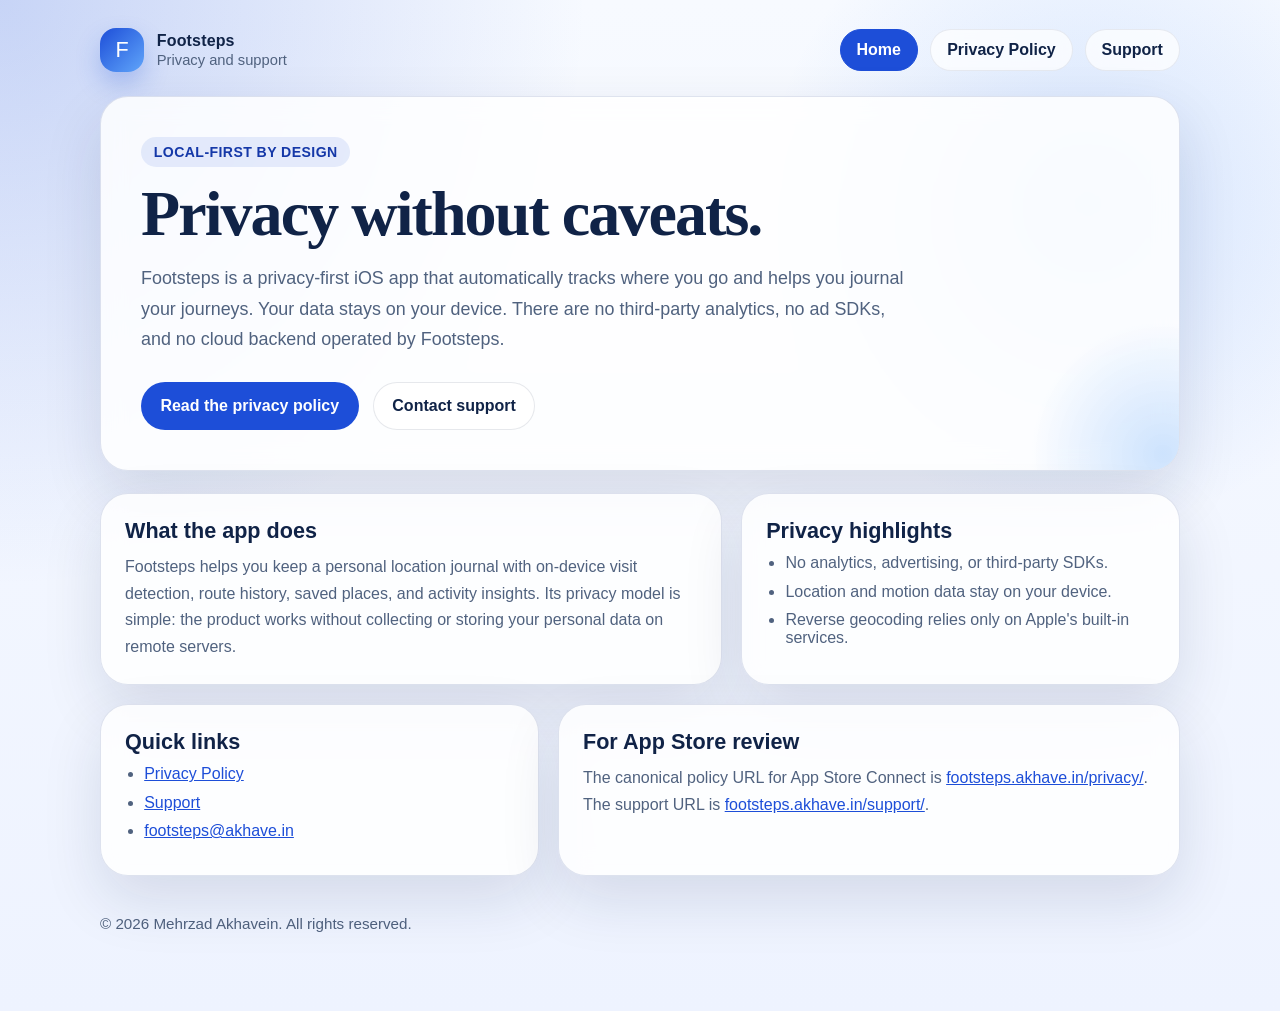
==== index.html @ 679100d1 "Initial Footsteps Pages site" ====
<!doctype html>
<html lang="en-CA">
  <head>
    <meta charset="utf-8">
    <meta name="viewport" content="width=device-width, initial-scale=1">
    <title>Footsteps | Privacy and Support</title>
    <meta
      name="description"
      content="Footsteps is a privacy-first location journal. Learn how the app handles your data and how to get support."
    >
    <link rel="canonical" href="https://footsteps.akhave.in/">
    <link rel="stylesheet" href="styles.css">
  </head>
  <body>
    <div class="page">
      <header class="masthead">
        <a class="brand" href="./">
          <span class="brand-mark" aria-hidden="true">F</span>
          <span class="brand-copy">
            <strong>Footsteps</strong>
            <span>Privacy and support</span>
          </span>
        </a>
        <nav class="nav" aria-label="Primary">
          <a class="active" href="./" aria-current="page">Home</a>
          <a href="privacy/">Privacy Policy</a>
          <a href="support/">Support</a>
        </nav>
      </header>

      <main>
        <section class="hero">
          <span class="eyebrow">Local-first by design</span>
          <h1>Privacy without caveats.</h1>
          <p>
            Footsteps is a privacy-first iOS app that automatically tracks where you go and helps
            you journal your journeys. Your data stays on your device. There are no third-party
            analytics, no ad SDKs, and no cloud backend operated by Footsteps.
          </p>
          <div class="hero-actions">
            <a class="button" href="privacy/">Read the privacy policy</a>
            <a class="button-secondary" href="support/">Contact support</a>
          </div>
        </section>

        <section class="grid" aria-label="Overview">
          <article class="panel span-7">
            <h2>What the app does</h2>
            <p>
              Footsteps helps you keep a personal location journal with on-device visit detection,
              route history, saved places, and activity insights. Its privacy model is simple: the
              product works without collecting or storing your personal data on remote servers.
            </p>
          </article>
          <article class="panel span-5">
            <h2>Privacy highlights</h2>
            <ul class="metric-list">
              <li>No analytics, advertising, or third-party SDKs.</li>
              <li>Location and motion data stay on your device.</li>
              <li>Reverse geocoding relies only on Apple&apos;s built-in services.</li>
            </ul>
          </article>
          <article class="panel span-5">
            <h2>Quick links</h2>
            <ul class="link-list">
              <li><a href="privacy/">Privacy Policy</a></li>
              <li><a href="support/">Support</a></li>
              <li><a href="mailto:footsteps@akhave.in">footsteps@akhave.in</a></li>
            </ul>
          </article>
          <article class="panel span-7">
            <h2>For App Store review</h2>
            <p>
              The canonical policy URL for App Store Connect is
              <a href="https://footsteps.akhave.in/privacy/">footsteps.akhave.in/privacy/</a>.
              The support URL is
              <a href="https://footsteps.akhave.in/support/">footsteps.akhave.in/support/</a>.
            </p>
          </article>
        </section>
      </main>

      <footer class="footer">
        <p>© 2026 Mehrzad Akhavein. All rights reserved.</p>
      </footer>
    </div>
  </body>
</html>
---- styles.css ----
:root {
  color-scheme: light;
  --bg: #eef3ff;
  --bg-accent: #dbe7ff;
  --surface: rgba(255, 255, 255, 0.84);
  --surface-strong: rgba(255, 255, 255, 0.96);
  --surface-border: rgba(28, 62, 132, 0.14);
  --text: #102347;
  --muted: #50627f;
  --primary: #1d4ed8;
  --primary-deep: #1538a8;
  --primary-soft: rgba(29, 78, 216, 0.1);
  --shadow: 0 24px 60px rgba(16, 35, 71, 0.12);
  --radius-xl: 28px;
  --radius-lg: 22px;
  --radius-md: 16px;
  --content-width: 1080px;
}

* {
  box-sizing: border-box;
}

html {
  font-size: 16px;
}

body {
  margin: 0;
  min-height: 100vh;
  font-family: "Avenir Next", "Segoe UI", "Helvetica Neue", sans-serif;
  color: var(--text);
  background:
    radial-gradient(circle at top left, rgba(29, 78, 216, 0.22), transparent 36%),
    radial-gradient(circle at 85% 20%, rgba(59, 130, 246, 0.18), transparent 24%),
    linear-gradient(180deg, #f7faff 0%, var(--bg) 100%);
}

a {
  color: var(--primary);
}

a:hover {
  color: var(--primary-deep);
}

.page {
  width: min(100% - 2rem, var(--content-width));
  margin: 0 auto;
  padding: 1.25rem 0 4rem;
}

.masthead {
  display: flex;
  align-items: center;
  justify-content: space-between;
  gap: 1rem;
  padding: 0.5rem 0 1.5rem;
}

.brand {
  display: inline-flex;
  align-items: center;
  gap: 0.8rem;
  color: inherit;
  text-decoration: none;
}

.brand-mark {
  display: inline-flex;
  align-items: center;
  justify-content: center;
  width: 2.75rem;
  height: 2.75rem;
  border-radius: 1rem;
  background: linear-gradient(135deg, var(--primary) 0%, #60a5fa 100%);
  color: #fff;
  font-size: 1.35rem;
  box-shadow: 0 12px 24px rgba(29, 78, 216, 0.25);
}

.brand-copy {
  display: flex;
  flex-direction: column;
  gap: 0.15rem;
}

.brand-copy strong {
  font-size: 1rem;
  font-weight: 700;
  letter-spacing: 0.01em;
}

.brand-copy span {
  color: var(--muted);
  font-size: 0.92rem;
}

.nav {
  display: flex;
  flex-wrap: wrap;
  gap: 0.75rem;
}

.nav a {
  display: inline-flex;
  align-items: center;
  justify-content: center;
  min-height: 2.5rem;
  padding: 0.7rem 1rem;
  border-radius: 999px;
  background: rgba(255, 255, 255, 0.72);
  border: 1px solid rgba(16, 35, 71, 0.08);
  text-decoration: none;
  font-weight: 600;
  color: var(--text);
  backdrop-filter: blur(10px);
}

.nav a.active,
.nav a:hover {
  background: var(--primary);
  border-color: var(--primary);
  color: #fff;
}

.hero,
.panel,
.policy,
.support-card,
.contact-card {
  background: var(--surface);
  border: 1px solid var(--surface-border);
  border-radius: var(--radius-xl);
  box-shadow: var(--shadow);
  backdrop-filter: blur(12px);
}

.hero {
  overflow: hidden;
  padding: 2.5rem;
  position: relative;
}

.hero::after {
  content: "";
  position: absolute;
  inset: auto -8rem -8rem auto;
  width: 18rem;
  height: 18rem;
  border-radius: 50%;
  background: radial-gradient(circle, rgba(96, 165, 250, 0.3), transparent 65%);
}

.eyebrow {
  display: inline-flex;
  align-items: center;
  gap: 0.45rem;
  padding: 0.45rem 0.8rem;
  border-radius: 999px;
  background: var(--primary-soft);
  color: var(--primary-deep);
  font-size: 0.88rem;
  font-weight: 700;
  letter-spacing: 0.03em;
  text-transform: uppercase;
}

.hero h1,
.policy h1,
.support-card h1 {
  margin: 1rem 0 0.85rem;
  font-family: "Iowan Old Style", "Palatino Linotype", "Book Antiqua", serif;
  font-size: clamp(2.3rem, 5vw, 4.4rem);
  line-height: 0.96;
  letter-spacing: -0.03em;
}

.policy h1,
.support-card h1 {
  font-size: clamp(2rem, 4vw, 3.25rem);
}

.hero p,
.lede,
.support-card p,
.policy p,
.policy li,
.policy td,
.policy th {
  color: var(--muted);
  font-size: 1.03rem;
  line-height: 1.72;
}

.hero p,
.lede,
.support-card .lede {
  max-width: 48rem;
  font-size: 1.12rem;
}

.hero-actions {
  display: flex;
  flex-wrap: wrap;
  gap: 0.9rem;
  margin-top: 1.7rem;
}

.button,
.button-secondary {
  display: inline-flex;
  align-items: center;
  justify-content: center;
  min-height: 3rem;
  padding: 0.85rem 1.15rem;
  border-radius: 999px;
  border: 1px solid transparent;
  text-decoration: none;
  font-weight: 700;
}

.button {
  background: var(--primary);
  color: #fff;
}

.button:hover {
  background: var(--primary-deep);
  color: #fff;
}

.button-secondary {
  background: rgba(255, 255, 255, 0.75);
  border-color: rgba(16, 35, 71, 0.1);
  color: var(--text);
}

.button-secondary:hover {
  background: rgba(255, 255, 255, 0.96);
}

.grid {
  display: grid;
  grid-template-columns: repeat(12, 1fr);
  gap: 1.2rem;
  margin-top: 1.35rem;
}

.panel {
  padding: 1.5rem;
}

.panel h2,
.policy h2,
.support-card h2 {
  margin: 0 0 0.65rem;
  font-size: 1.35rem;
}

.panel p {
  margin: 0;
  color: var(--muted);
  line-height: 1.65;
}

.span-7 {
  grid-column: span 7;
}

.span-5 {
  grid-column: span 5;
}

.metric-list,
.link-list,
.support-list {
  margin: 0;
  padding-left: 1.2rem;
  color: var(--muted);
}

.metric-list li,
.link-list li,
.support-list li {
  margin-bottom: 0.65rem;
}

.policy,
.support-card {
  padding: 2.2rem;
}

.policy-meta {
  display: flex;
  flex-wrap: wrap;
  gap: 0.8rem;
  margin: 1rem 0 1.4rem;
}

.pill {
  display: inline-flex;
  align-items: center;
  gap: 0.5rem;
  padding: 0.7rem 0.95rem;
  border-radius: 999px;
  background: rgba(255, 255, 255, 0.82);
  border: 1px solid rgba(16, 35, 71, 0.08);
  color: var(--text);
  font-size: 0.95rem;
  font-weight: 600;
}

.policy section + section,
.support-card section + section {
  margin-top: 2rem;
  padding-top: 2rem;
  border-top: 1px solid rgba(16, 35, 71, 0.08);
}

.policy strong,
.support-card strong,
.panel strong {
  color: var(--text);
}

code {
  padding: 0.12rem 0.35rem;
  border-radius: 0.45rem;
  background: rgba(16, 35, 71, 0.06);
  font-family: "SFMono-Regular", "Menlo", "Monaco", monospace;
  font-size: 0.94em;
}

.policy table {
  width: 100%;
  border-collapse: collapse;
  overflow: hidden;
  margin-top: 1rem;
  border-radius: var(--radius-md);
  background: var(--surface-strong);
}

.policy th,
.policy td {
  padding: 0.9rem 1rem;
  text-align: left;
  vertical-align: top;
  border-bottom: 1px solid rgba(16, 35, 71, 0.08);
}

.policy th {
  color: var(--text);
  background: rgba(29, 78, 216, 0.06);
  font-size: 0.95rem;
}

.policy tr:last-child td {
  border-bottom: 0;
}

.quote {
  margin: 2rem 0 0;
  padding: 1rem 1.2rem;
  border-radius: var(--radius-md);
  background: var(--primary-soft);
  color: var(--primary-deep);
  font-style: italic;
}

.contact-card {
  margin-top: 1.4rem;
  padding: 1.3rem 1.4rem;
  background: var(--surface-strong);
}

.contact-card p {
  margin: 0.4rem 0 0;
}

.footer {
  padding: 1.5rem 0 0;
  color: var(--muted);
  font-size: 0.95rem;
}

.footer a {
  color: inherit;
}

@media (max-width: 860px) {
  .page {
    width: min(100% - 1.2rem, var(--content-width));
    padding-top: 0.8rem;
  }

  .masthead {
    flex-direction: column;
    align-items: flex-start;
  }

  .hero,
  .policy,
  .support-card {
    padding: 1.5rem;
  }

  .span-7,
  .span-5 {
    grid-column: 1 / -1;
  }
}

@media (max-width: 640px) {
  .nav {
    width: 100%;
  }

  .nav a {
    flex: 1 1 100%;
  }

  .policy table,
  .policy thead,
  .policy tbody,
  .policy th,
  .policy td,
  .policy tr {
    display: block;
  }

  .policy thead {
    display: none;
  }

  .policy tr {
    margin-bottom: 0.85rem;
    border-radius: var(--radius-md);
    background: var(--surface-strong);
    overflow: hidden;
  }

  .policy td {
    border: 0;
    padding: 0.8rem 1rem;
  }

  .policy td::before {
    display: block;
    margin-bottom: 0.15rem;
    color: var(--text);
    font-size: 0.82rem;
    font-weight: 700;
    text-transform: uppercase;
    letter-spacing: 0.04em;
  }

  .policy td:nth-child(1)::before {
    content: "Data Type";
  }

  .policy td:nth-child(2)::before {
    content: "Purpose";
  }

  .policy td:nth-child(3)::before {
    content: "Stored Where";
  }
}
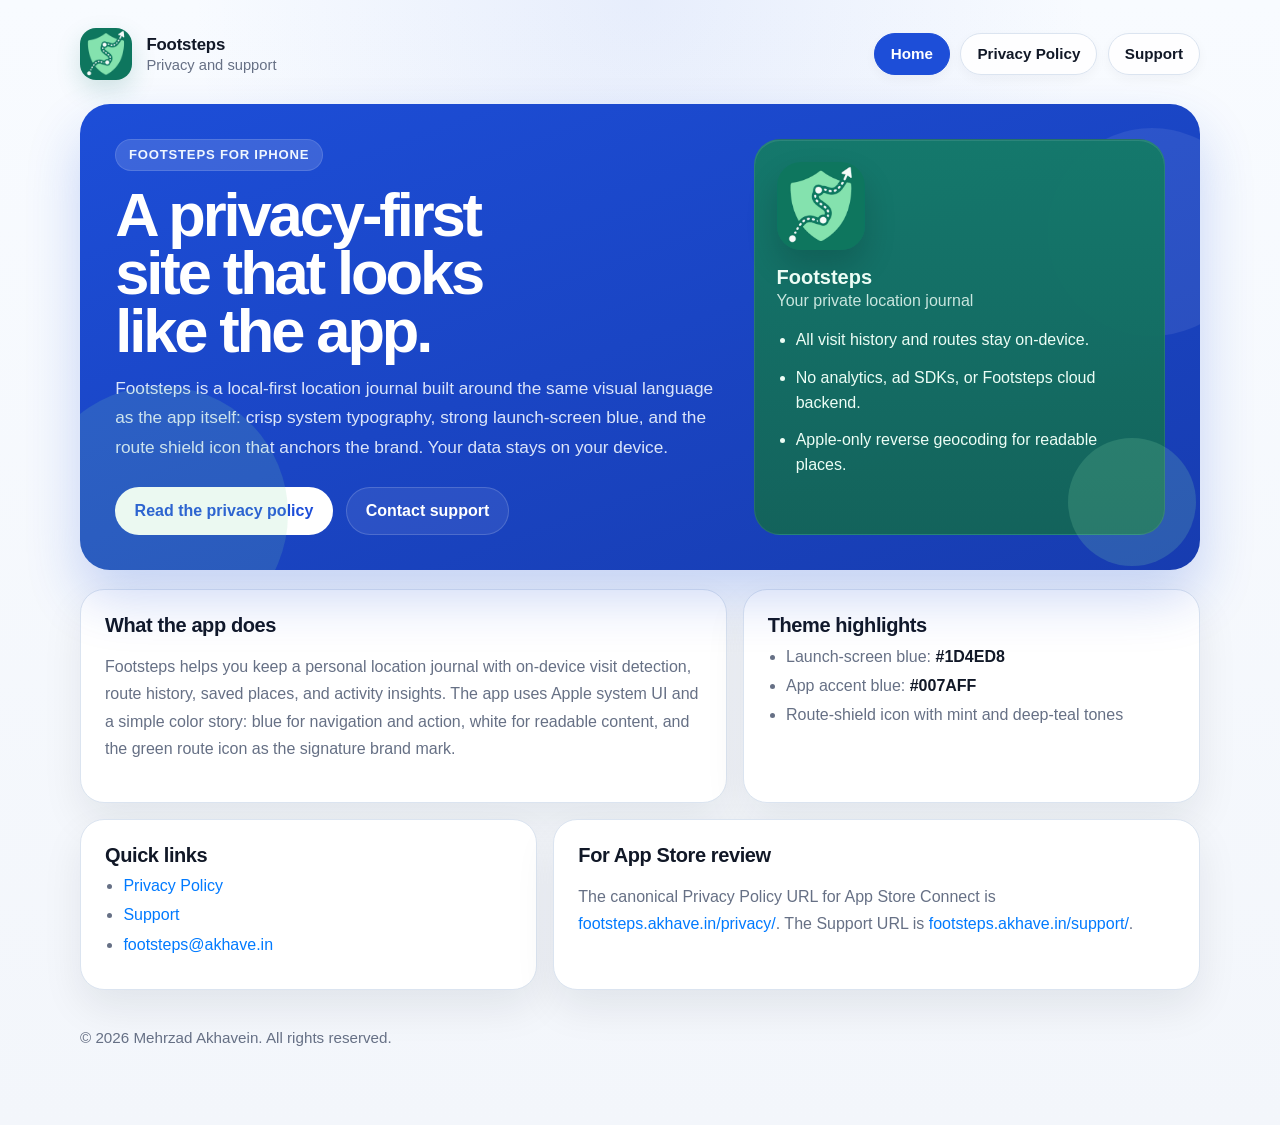
==== commit c88da550: "Match Pages theme to app branding" ====
--- a/index.html
+++ b/index.html
@@ -4,18 +4,20 @@
     <meta charset="utf-8">
     <meta name="viewport" content="width=device-width, initial-scale=1">
     <title>Footsteps | Privacy and Support</title>
+    <meta name="theme-color" content="#1D4ED8">
     <meta
       name="description"
       content="Footsteps is a privacy-first location journal. Learn how the app handles your data and how to get support."
     >
     <link rel="canonical" href="https://footsteps.akhave.in/">
+    <link rel="icon" type="image/png" href="assets/app-icon.png">
     <link rel="stylesheet" href="styles.css">
   </head>
   <body>
     <div class="page">
       <header class="masthead">
         <a class="brand" href="./">
-          <span class="brand-mark" aria-hidden="true">F</span>
+          <img class="brand-mark" src="assets/app-icon.png" alt="">
           <span class="brand-copy">
             <strong>Footsteps</strong>
             <span>Privacy and support</span>
@@ -30,17 +32,31 @@
 
       <main>
         <section class="hero">
-          <span class="eyebrow">Local-first by design</span>
-          <h1>Privacy without caveats.</h1>
-          <p>
-            Footsteps is a privacy-first iOS app that automatically tracks where you go and helps
-            you journal your journeys. Your data stays on your device. There are no third-party
-            analytics, no ad SDKs, and no cloud backend operated by Footsteps.
-          </p>
-          <div class="hero-actions">
-            <a class="button" href="privacy/">Read the privacy policy</a>
-            <a class="button-secondary" href="support/">Contact support</a>
+          <div>
+            <span class="eyebrow">Footsteps for iPhone</span>
+            <h1>A privacy-first site that looks like the app.</h1>
+            <p>
+              Footsteps is a local-first location journal built around the same visual language as
+              the app itself: crisp system typography, strong launch-screen blue, and the route
+              shield icon that anchors the brand. Your data stays on your device.
+            </p>
+            <div class="hero-actions">
+              <a class="button" href="privacy/">Read the privacy policy</a>
+              <a class="button-secondary" href="support/">Contact support</a>
+            </div>
           </div>
+          <aside class="hero-preview" aria-label="App identity">
+            <img class="hero-icon" src="assets/app-icon.png" alt="Footsteps app icon">
+            <div class="hero-preview-copy">
+              <strong>Footsteps</strong>
+              <span>Your private location journal</span>
+            </div>
+            <ul class="hero-list">
+              <li>All visit history and routes stay on-device.</li>
+              <li>No analytics, ad SDKs, or Footsteps cloud backend.</li>
+              <li>Apple-only reverse geocoding for readable places.</li>
+            </ul>
+          </aside>
         </section>
 
         <section class="grid" aria-label="Overview">
@@ -48,16 +64,17 @@
             <h2>What the app does</h2>
             <p>
               Footsteps helps you keep a personal location journal with on-device visit detection,
-              route history, saved places, and activity insights. Its privacy model is simple: the
-              product works without collecting or storing your personal data on remote servers.
+              route history, saved places, and activity insights. The app uses Apple system UI and
+              a simple color story: blue for navigation and action, white for readable content, and
+              the green route icon as the signature brand mark.
             </p>
           </article>
           <article class="panel span-5">
-            <h2>Privacy highlights</h2>
+            <h2>Theme highlights</h2>
             <ul class="metric-list">
-              <li>No analytics, advertising, or third-party SDKs.</li>
-              <li>Location and motion data stay on your device.</li>
-              <li>Reverse geocoding relies only on Apple&apos;s built-in services.</li>
+              <li>Launch-screen blue: <strong>#1D4ED8</strong></li>
+              <li>App accent blue: <strong>#007AFF</strong></li>
+              <li>Route-shield icon with mint and deep-teal tones</li>
             </ul>
           </article>
           <article class="panel span-5">
@@ -71,9 +88,9 @@
           <article class="panel span-7">
             <h2>For App Store review</h2>
             <p>
-              The canonical policy URL for App Store Connect is
+              The canonical Privacy Policy URL for App Store Connect is
               <a href="https://footsteps.akhave.in/privacy/">footsteps.akhave.in/privacy/</a>.
-              The support URL is
+              The Support URL is
               <a href="https://footsteps.akhave.in/support/">footsteps.akhave.in/support/</a>.
             </p>
           </article>
--- a/styles.css
+++ b/styles.css
@@ -1,20 +1,23 @@
 :root {
   color-scheme: light;
-  --bg: #eef3ff;
-  --bg-accent: #dbe7ff;
-  --surface: rgba(255, 255, 255, 0.84);
-  --surface-strong: rgba(255, 255, 255, 0.96);
-  --surface-border: rgba(28, 62, 132, 0.14);
-  --text: #102347;
-  --muted: #50627f;
-  --primary: #1d4ed8;
-  --primary-deep: #1538a8;
-  --primary-soft: rgba(29, 78, 216, 0.1);
-  --shadow: 0 24px 60px rgba(16, 35, 71, 0.12);
-  --radius-xl: 28px;
-  --radius-lg: 22px;
-  --radius-md: 16px;
-  --content-width: 1080px;
+  --launch-blue: #1d4ed8;
+  --launch-blue-deep: #173cb0;
+  --accent-blue: #007aff;
+  --accent-blue-dark: #0a84ff;
+  --mint: #84d8aa;
+  --mint-deep: #147a68;
+  --bg: #f3f6fb;
+  --bg-soft: #e8eef8;
+  --surface: #ffffff;
+  --surface-alt: #f8fbff;
+  --surface-border: #dbe4f0;
+  --text: #111827;
+  --muted: #667085;
+  --shadow: 0 18px 40px rgba(17, 24, 39, 0.08);
+  --radius-xl: 30px;
+  --radius-lg: 24px;
+  --radius-md: 18px;
+  --content-width: 1120px;
 }
 
 * {
@@ -28,26 +31,45 @@
 body {
   margin: 0;
   min-height: 100vh;
-  font-family: "Avenir Next", "Segoe UI", "Helvetica Neue", sans-serif;
+  font-family: -apple-system, BlinkMacSystemFont, "SF Pro Text", "Segoe UI", sans-serif;
   color: var(--text);
   background:
-    radial-gradient(circle at top left, rgba(29, 78, 216, 0.22), transparent 36%),
-    radial-gradient(circle at 85% 20%, rgba(59, 130, 246, 0.18), transparent 24%),
-    linear-gradient(180deg, #f7faff 0%, var(--bg) 100%);
+    radial-gradient(circle at top, rgba(29, 78, 216, 0.08), transparent 35%),
+    linear-gradient(180deg, #f8fbff 0%, var(--bg) 100%);
 }
 
 a {
-  color: var(--primary);
+  color: var(--accent-blue);
+  text-decoration: none;
 }
 
 a:hover {
-  color: var(--primary-deep);
+  color: var(--launch-blue);
+}
+
+a:focus-visible,
+button:focus-visible {
+  outline: 3px solid rgba(0, 122, 255, 0.3);
+  outline-offset: 3px;
+}
+
+img {
+  max-width: 100%;
+  display: block;
+}
+
+code {
+  padding: 0.1rem 0.35rem;
+  border-radius: 0.45rem;
+  background: rgba(17, 24, 39, 0.06);
+  font-family: "SFMono-Regular", "Menlo", "Monaco", monospace;
+  font-size: 0.94em;
 }
 
 .page {
   width: min(100% - 2rem, var(--content-width));
   margin: 0 auto;
-  padding: 1.25rem 0 4rem;
+  padding: 1rem 0 4rem;
 }
 
 .masthead {
@@ -55,40 +77,33 @@
   align-items: center;
   justify-content: space-between;
   gap: 1rem;
-  padding: 0.5rem 0 1.5rem;
+  padding: 0.75rem 0 1.5rem;
 }
 
 .brand {
   display: inline-flex;
   align-items: center;
-  gap: 0.8rem;
+  gap: 0.9rem;
   color: inherit;
-  text-decoration: none;
 }
 
 .brand-mark {
-  display: inline-flex;
-  align-items: center;
-  justify-content: center;
-  width: 2.75rem;
-  height: 2.75rem;
+  width: 3.25rem;
+  height: 3.25rem;
   border-radius: 1rem;
-  background: linear-gradient(135deg, var(--primary) 0%, #60a5fa 100%);
-  color: #fff;
-  font-size: 1.35rem;
-  box-shadow: 0 12px 24px rgba(29, 78, 216, 0.25);
+  box-shadow: 0 10px 24px rgba(20, 122, 104, 0.18);
 }
 
 .brand-copy {
   display: flex;
   flex-direction: column;
-  gap: 0.15rem;
+  gap: 0.1rem;
 }
 
 .brand-copy strong {
-  font-size: 1rem;
+  font-size: 1.05rem;
   font-weight: 700;
-  letter-spacing: 0.01em;
+  letter-spacing: -0.01em;
 }
 
 .brand-copy span {
@@ -99,112 +114,122 @@
 .nav {
   display: flex;
   flex-wrap: wrap;
-  gap: 0.75rem;
+  gap: 0.65rem;
 }
 
 .nav a {
   display: inline-flex;
   align-items: center;
   justify-content: center;
-  min-height: 2.5rem;
+  min-height: 2.65rem;
   padding: 0.7rem 1rem;
   border-radius: 999px;
-  background: rgba(255, 255, 255, 0.72);
-  border: 1px solid rgba(16, 35, 71, 0.08);
-  text-decoration: none;
+  background: rgba(255, 255, 255, 0.88);
+  border: 1px solid var(--surface-border);
+  color: var(--text);
+  font-size: 0.95rem;
   font-weight: 600;
-  color: var(--text);
-  backdrop-filter: blur(10px);
+  box-shadow: 0 4px 12px rgba(17, 24, 39, 0.04);
 }
 
 .nav a.active,
 .nav a:hover {
-  background: var(--primary);
-  border-color: var(--primary);
+  background: var(--launch-blue);
+  border-color: var(--launch-blue);
   color: #fff;
 }
 
 .hero,
-.panel,
-.policy,
-.support-card,
-.contact-card {
-  background: var(--surface);
-  border: 1px solid var(--surface-border);
+.page-banner {
+  position: relative;
+  overflow: hidden;
   border-radius: var(--radius-xl);
-  box-shadow: var(--shadow);
-  backdrop-filter: blur(12px);
-}
-
-.hero {
-  overflow: hidden;
-  padding: 2.5rem;
-  position: relative;
-}
-
-.hero::after {
+  background: linear-gradient(160deg, var(--launch-blue) 0%, var(--launch-blue-deep) 100%);
+  box-shadow: 0 28px 54px rgba(29, 78, 216, 0.22);
+}
+
+.hero::before,
+.page-banner::before {
   content: "";
   position: absolute;
-  inset: auto -8rem -8rem auto;
-  width: 18rem;
-  height: 18rem;
+  inset: auto auto -4.5rem -3rem;
+  width: 16rem;
+  height: 16rem;
   border-radius: 50%;
-  background: radial-gradient(circle, rgba(96, 165, 250, 0.3), transparent 65%);
+  background: rgba(132, 216, 170, 0.16);
+}
+
+.hero::after,
+.page-banner::after {
+  content: "";
+  position: absolute;
+  inset: 1.5rem -3.5rem auto auto;
+  width: 13rem;
+  height: 13rem;
+  border-radius: 50%;
+  background: rgba(255, 255, 255, 0.08);
+}
+
+.hero {
+  display: grid;
+  grid-template-columns: minmax(0, 1.2fr) minmax(280px, 0.8fr);
+  gap: 1.4rem;
+  padding: 2.2rem;
+}
+
+.page-banner {
+  display: grid;
+  grid-template-columns: minmax(0, 1fr) auto;
+  gap: 1rem;
+  padding: 2rem;
 }
 
 .eyebrow {
   display: inline-flex;
   align-items: center;
   gap: 0.45rem;
+  width: fit-content;
   padding: 0.45rem 0.8rem;
   border-radius: 999px;
-  background: var(--primary-soft);
-  color: var(--primary-deep);
-  font-size: 0.88rem;
+  background: rgba(255, 255, 255, 0.14);
+  border: 1px solid rgba(255, 255, 255, 0.12);
+  color: #eff6ff;
+  font-size: 0.82rem;
   font-weight: 700;
-  letter-spacing: 0.03em;
+  letter-spacing: 0.06em;
   text-transform: uppercase;
 }
 
 .hero h1,
-.policy h1,
-.support-card h1 {
-  margin: 1rem 0 0.85rem;
-  font-family: "Iowan Old Style", "Palatino Linotype", "Book Antiqua", serif;
-  font-size: clamp(2.3rem, 5vw, 4.4rem);
-  line-height: 0.96;
-  letter-spacing: -0.03em;
-}
-
-.policy h1,
-.support-card h1 {
-  font-size: clamp(2rem, 4vw, 3.25rem);
+.page-banner h1 {
+  margin: 0.95rem 0 0.8rem;
+  max-width: 12ch;
+  color: #fff;
+  font-family: -apple-system, BlinkMacSystemFont, "SF Pro Display", sans-serif;
+  font-size: clamp(2.35rem, 4.8vw, 4.5rem);
+  line-height: 0.95;
+  letter-spacing: -0.05em;
+}
+
+.page-banner h1 {
+  max-width: 14ch;
+  font-size: clamp(2rem, 4vw, 3.4rem);
 }
 
 .hero p,
-.lede,
-.support-card p,
-.policy p,
-.policy li,
-.policy td,
-.policy th {
-  color: var(--muted);
-  font-size: 1.03rem;
+.page-banner p {
+  margin: 0;
+  max-width: 40rem;
+  color: rgba(239, 246, 255, 0.9);
+  font-size: 1.08rem;
   line-height: 1.72;
-}
-
-.hero p,
-.lede,
-.support-card .lede {
-  max-width: 48rem;
-  font-size: 1.12rem;
 }
 
 .hero-actions {
   display: flex;
   flex-wrap: wrap;
-  gap: 0.9rem;
-  margin-top: 1.7rem;
+  gap: 0.85rem;
+  margin-top: 1.5rem;
 }
 
 .button,
@@ -216,35 +241,99 @@
   padding: 0.85rem 1.15rem;
   border-radius: 999px;
   border: 1px solid transparent;
-  text-decoration: none;
   font-weight: 700;
 }
 
 .button {
-  background: var(--primary);
+  background: #fff;
+  color: var(--launch-blue);
+}
+
+.button:hover {
+  color: var(--launch-blue-deep);
+}
+
+.button-secondary {
+  background: rgba(255, 255, 255, 0.08);
+  border-color: rgba(255, 255, 255, 0.16);
   color: #fff;
 }
 
-.button:hover {
-  background: var(--primary-deep);
+.button-secondary:hover {
   color: #fff;
-}
-
-.button-secondary {
-  background: rgba(255, 255, 255, 0.75);
-  border-color: rgba(16, 35, 71, 0.1);
-  color: var(--text);
-}
-
-.button-secondary:hover {
-  background: rgba(255, 255, 255, 0.96);
+  background: rgba(255, 255, 255, 0.14);
+}
+
+.hero-preview {
+  position: relative;
+  z-index: 1;
+  align-self: stretch;
+  padding: 1.35rem;
+  border-radius: 26px;
+  background: linear-gradient(180deg, rgba(20, 122, 104, 0.96), rgba(19, 101, 88, 0.96));
+  border: 1px solid rgba(255, 255, 255, 0.08);
+  color: #ecfdf5;
+  box-shadow: inset 0 1px 0 rgba(255, 255, 255, 0.1);
+}
+
+.hero-preview::after {
+  content: "";
+  position: absolute;
+  inset: auto -2rem -2rem auto;
+  width: 8rem;
+  height: 8rem;
+  border-radius: 50%;
+  background: rgba(132, 216, 170, 0.2);
+}
+
+.hero-icon {
+  width: 5.5rem;
+  height: 5.5rem;
+  border-radius: 1.5rem;
+  box-shadow: 0 16px 32px rgba(0, 0, 0, 0.16);
+}
+
+.hero-preview-copy {
+  margin-top: 1rem;
+}
+
+.hero-preview-copy strong {
+  display: block;
+  font-size: 1.25rem;
+  font-weight: 700;
+}
+
+.hero-preview-copy span {
+  display: block;
+  margin-top: 0.2rem;
+  color: rgba(236, 253, 245, 0.84);
+}
+
+.hero-list {
+  margin: 1.15rem 0 0;
+  padding-left: 1.2rem;
+}
+
+.hero-list li {
+  margin-bottom: 0.8rem;
+  line-height: 1.55;
 }
 
 .grid {
   display: grid;
-  grid-template-columns: repeat(12, 1fr);
-  gap: 1.2rem;
-  margin-top: 1.35rem;
+  grid-template-columns: repeat(12, minmax(0, 1fr));
+  gap: 1rem;
+  margin-top: 1.2rem;
+}
+
+.panel,
+.policy-card,
+.support-card,
+.contact-card {
+  background: var(--surface);
+  border: 1px solid var(--surface-border);
+  border-radius: var(--radius-lg);
+  box-shadow: var(--shadow);
 }
 
 .panel {
@@ -252,16 +341,21 @@
 }
 
 .panel h2,
-.policy h2,
+.policy-card h2,
 .support-card h2 {
   margin: 0 0 0.65rem;
-  font-size: 1.35rem;
-}
-
-.panel p {
-  margin: 0;
+  font-size: 1.25rem;
+  letter-spacing: -0.02em;
+}
+
+.panel p,
+.support-card p,
+.policy-card p,
+.policy-card li,
+.policy-card td,
+.policy-card th {
   color: var(--muted);
-  line-height: 1.65;
+  line-height: 1.7;
 }
 
 .span-7 {
@@ -276,106 +370,111 @@
 .link-list,
 .support-list {
   margin: 0;
-  padding-left: 1.2rem;
+  padding-left: 1.15rem;
   color: var(--muted);
 }
 
 .metric-list li,
 .link-list li,
 .support-list li {
-  margin-bottom: 0.65rem;
-}
-
-.policy,
+  margin-bottom: 0.7rem;
+}
+
+.content-stack {
+  display: grid;
+  gap: 1.2rem;
+}
+
+.policy-card,
 .support-card {
-  padding: 2.2rem;
+  padding: 2rem;
 }
 
 .policy-meta {
   display: flex;
   flex-wrap: wrap;
-  gap: 0.8rem;
-  margin: 1rem 0 1.4rem;
+  gap: 0.75rem;
+  justify-content: flex-end;
+  align-content: flex-start;
+  position: relative;
+  z-index: 1;
 }
 
 .pill {
   display: inline-flex;
   align-items: center;
-  gap: 0.5rem;
+  min-height: 2.5rem;
   padding: 0.7rem 0.95rem;
   border-radius: 999px;
-  background: rgba(255, 255, 255, 0.82);
-  border: 1px solid rgba(16, 35, 71, 0.08);
-  color: var(--text);
-  font-size: 0.95rem;
+  background: rgba(255, 255, 255, 0.12);
+  border: 1px solid rgba(255, 255, 255, 0.16);
+  color: #eff6ff;
+  font-size: 0.94rem;
   font-weight: 600;
 }
 
-.policy section + section,
+.lede {
+  margin-top: 0.85rem;
+  font-size: 1.08rem;
+  line-height: 1.72;
+}
+
+.policy-card section + section,
 .support-card section + section {
-  margin-top: 2rem;
-  padding-top: 2rem;
-  border-top: 1px solid rgba(16, 35, 71, 0.08);
-}
-
-.policy strong,
+  margin-top: 1.9rem;
+  padding-top: 1.9rem;
+  border-top: 1px solid var(--surface-border);
+}
+
+.policy-card strong,
 .support-card strong,
 .panel strong {
   color: var(--text);
 }
 
-code {
-  padding: 0.12rem 0.35rem;
-  border-radius: 0.45rem;
-  background: rgba(16, 35, 71, 0.06);
-  font-family: "SFMono-Regular", "Menlo", "Monaco", monospace;
-  font-size: 0.94em;
-}
-
-.policy table {
+.policy-card table {
   width: 100%;
   border-collapse: collapse;
-  overflow: hidden;
   margin-top: 1rem;
   border-radius: var(--radius-md);
-  background: var(--surface-strong);
-}
-
-.policy th,
-.policy td {
-  padding: 0.9rem 1rem;
+  overflow: hidden;
+  background: var(--surface-alt);
+}
+
+.policy-card th,
+.policy-card td {
+  padding: 0.95rem 1rem;
   text-align: left;
   vertical-align: top;
-  border-bottom: 1px solid rgba(16, 35, 71, 0.08);
-}
-
-.policy th {
+  border-bottom: 1px solid var(--surface-border);
+}
+
+.policy-card th {
   color: var(--text);
   background: rgba(29, 78, 216, 0.06);
-  font-size: 0.95rem;
-}
-
-.policy tr:last-child td {
+  font-size: 0.92rem;
+}
+
+.policy-card tr:last-child td {
   border-bottom: 0;
 }
 
-.quote {
-  margin: 2rem 0 0;
-  padding: 1rem 1.2rem;
-  border-radius: var(--radius-md);
-  background: var(--primary-soft);
-  color: var(--primary-deep);
-  font-style: italic;
-}
-
 .contact-card {
-  margin-top: 1.4rem;
-  padding: 1.3rem 1.4rem;
-  background: var(--surface-strong);
+  padding: 1.15rem 1.2rem;
+  background: var(--surface-alt);
 }
 
 .contact-card p {
   margin: 0.4rem 0 0;
+}
+
+.quote {
+  margin: 1.25rem 0 0;
+  padding: 1rem 1.15rem;
+  border-radius: var(--radius-md);
+  background: rgba(132, 216, 170, 0.16);
+  color: #125748;
+  font-style: italic;
 }
 
 .footer {
@@ -388,10 +487,25 @@
   color: inherit;
 }
 
-@media (max-width: 860px) {
+@media (max-width: 920px) {
+  .hero,
+  .page-banner {
+    grid-template-columns: 1fr;
+  }
+
+  .policy-meta {
+    justify-content: flex-start;
+  }
+
+  .span-7,
+  .span-5 {
+    grid-column: 1 / -1;
+  }
+}
+
+@media (max-width: 760px) {
   .page {
-    width: min(100% - 1.2rem, var(--content-width));
-    padding-top: 0.8rem;
+    width: min(100% - 1.1rem, var(--content-width));
   }
 
   .masthead {
@@ -400,18 +514,12 @@
   }
 
   .hero,
-  .policy,
+  .page-banner,
+  .policy-card,
   .support-card {
-    padding: 1.5rem;
-  }
-
-  .span-7,
-  .span-5 {
-    grid-column: 1 / -1;
-  }
-}
-
-@media (max-width: 640px) {
+    padding: 1.35rem;
+  }
+
   .nav {
     width: 100%;
   }
@@ -419,51 +527,53 @@
   .nav a {
     flex: 1 1 100%;
   }
-
-  .policy table,
-  .policy thead,
-  .policy tbody,
-  .policy th,
-  .policy td,
-  .policy tr {
+}
+
+@media (max-width: 640px) {
+  .policy-card table,
+  .policy-card thead,
+  .policy-card tbody,
+  .policy-card th,
+  .policy-card td,
+  .policy-card tr {
     display: block;
   }
 
-  .policy thead {
+  .policy-card thead {
     display: none;
   }
 
-  .policy tr {
+  .policy-card tr {
     margin-bottom: 0.85rem;
     border-radius: var(--radius-md);
-    background: var(--surface-strong);
     overflow: hidden;
-  }
-
-  .policy td {
+    background: var(--surface-alt);
+  }
+
+  .policy-card td {
     border: 0;
     padding: 0.8rem 1rem;
   }
 
-  .policy td::before {
+  .policy-card td::before {
     display: block;
     margin-bottom: 0.15rem;
     color: var(--text);
-    font-size: 0.82rem;
+    font-size: 0.8rem;
     font-weight: 700;
     text-transform: uppercase;
     letter-spacing: 0.04em;
   }
 
-  .policy td:nth-child(1)::before {
+  .policy-card td:nth-child(1)::before {
     content: "Data Type";
   }
 
-  .policy td:nth-child(2)::before {
+  .policy-card td:nth-child(2)::before {
     content: "Purpose";
   }
 
-  .policy td:nth-child(3)::before {
+  .policy-card td:nth-child(3)::before {
     content: "Stored Where";
   }
 }
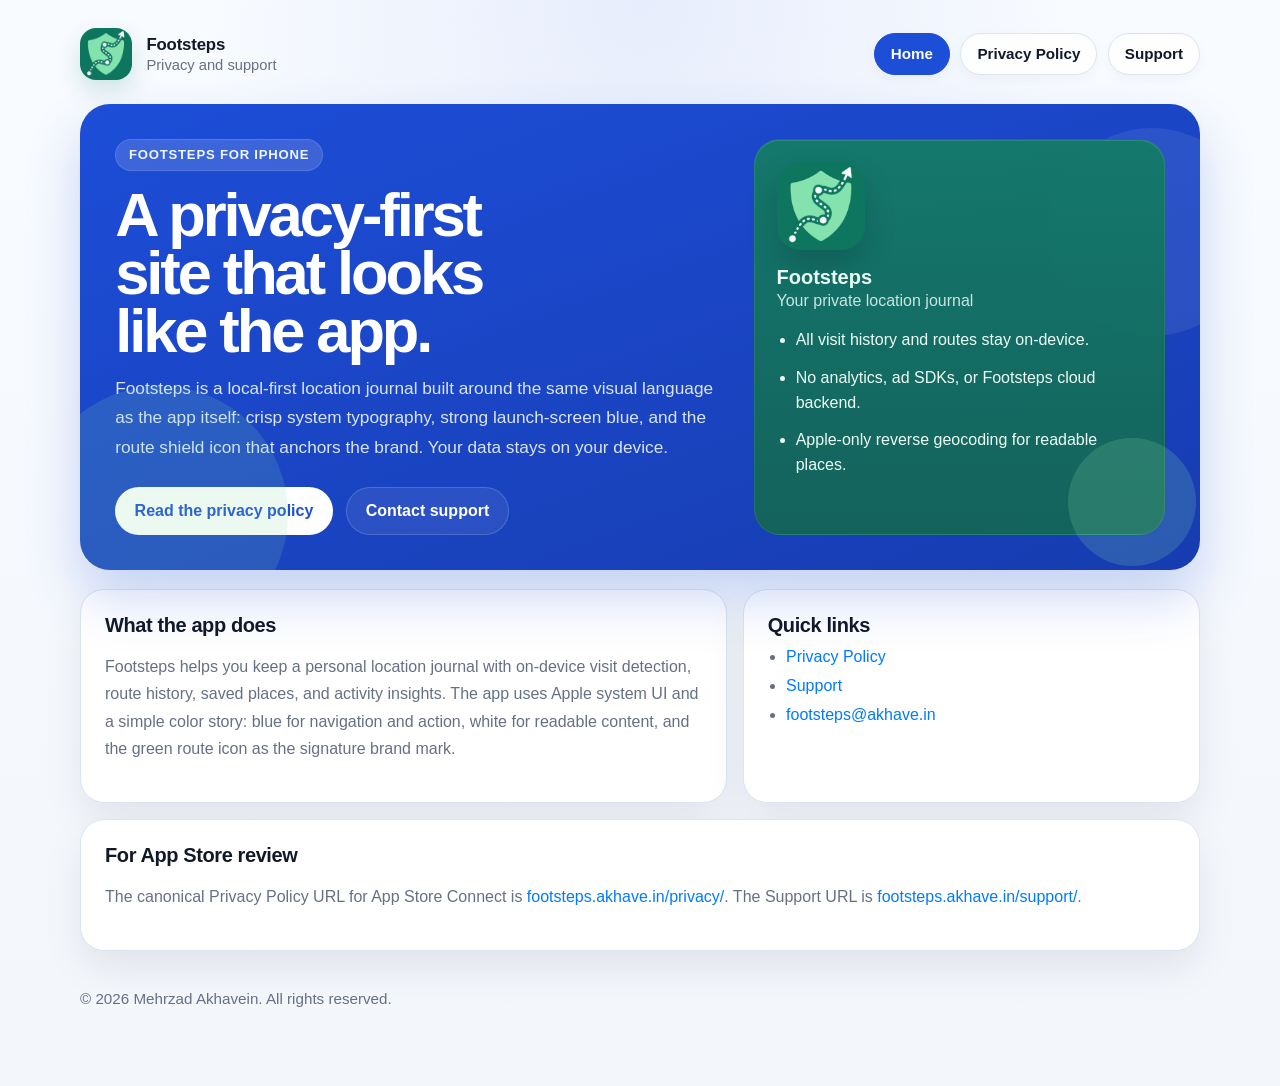
==== commit 145b3d1c: "Remove homepage theme highlights" ====
--- a/index.html
+++ b/index.html
@@ -70,14 +70,6 @@
             </p>
           </article>
           <article class="panel span-5">
-            <h2>Theme highlights</h2>
-            <ul class="metric-list">
-              <li>Launch-screen blue: <strong>#1D4ED8</strong></li>
-              <li>App accent blue: <strong>#007AFF</strong></li>
-              <li>Route-shield icon with mint and deep-teal tones</li>
-            </ul>
-          </article>
-          <article class="panel span-5">
             <h2>Quick links</h2>
             <ul class="link-list">
               <li><a href="privacy/">Privacy Policy</a></li>
@@ -85,7 +77,7 @@
               <li><a href="mailto:footsteps@akhave.in">footsteps@akhave.in</a></li>
             </ul>
           </article>
-          <article class="panel span-7">
+          <article class="panel span-12">
             <h2>For App Store review</h2>
             <p>
               The canonical Privacy Policy URL for App Store Connect is
--- a/styles.css
+++ b/styles.css
@@ -366,6 +366,10 @@
   grid-column: span 5;
 }
 
+.span-12 {
+  grid-column: span 12;
+}
+
 .metric-list,
 .link-list,
 .support-list {
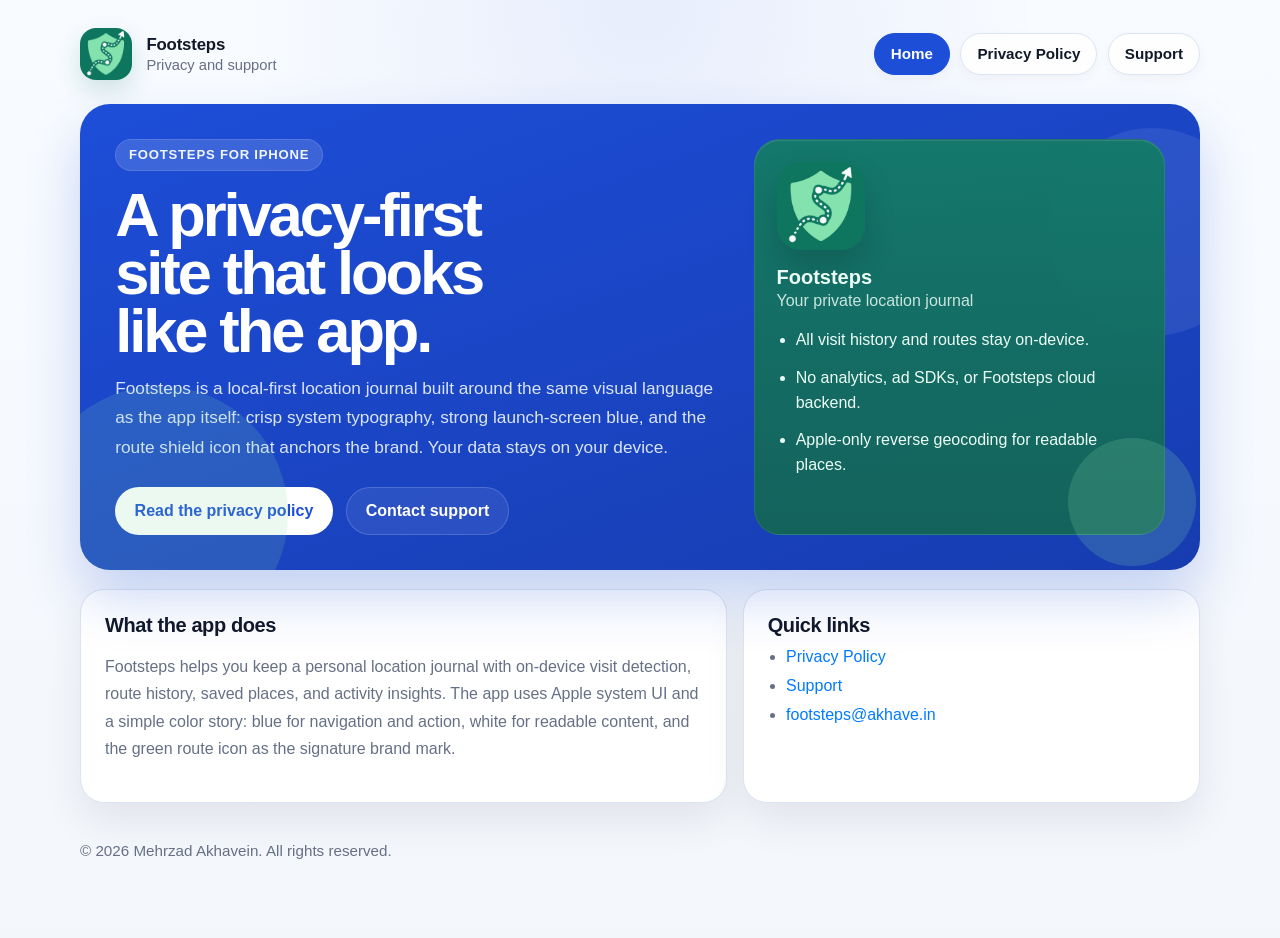
==== commit ca464019: "Remove redundant homepage app store block" ====
--- a/index.html
+++ b/index.html
@@ -77,15 +77,6 @@
               <li><a href="mailto:footsteps@akhave.in">footsteps@akhave.in</a></li>
             </ul>
           </article>
-          <article class="panel span-12">
-            <h2>For App Store review</h2>
-            <p>
-              The canonical Privacy Policy URL for App Store Connect is
-              <a href="https://footsteps.akhave.in/privacy/">footsteps.akhave.in/privacy/</a>.
-              The Support URL is
-              <a href="https://footsteps.akhave.in/support/">footsteps.akhave.in/support/</a>.
-            </p>
-          </article>
         </section>
       </main>
 
--- a/styles.css
+++ b/styles.css
@@ -366,10 +366,6 @@
   grid-column: span 5;
 }
 
-.span-12 {
-  grid-column: span 12;
-}
-
 .metric-list,
 .link-list,
 .support-list {
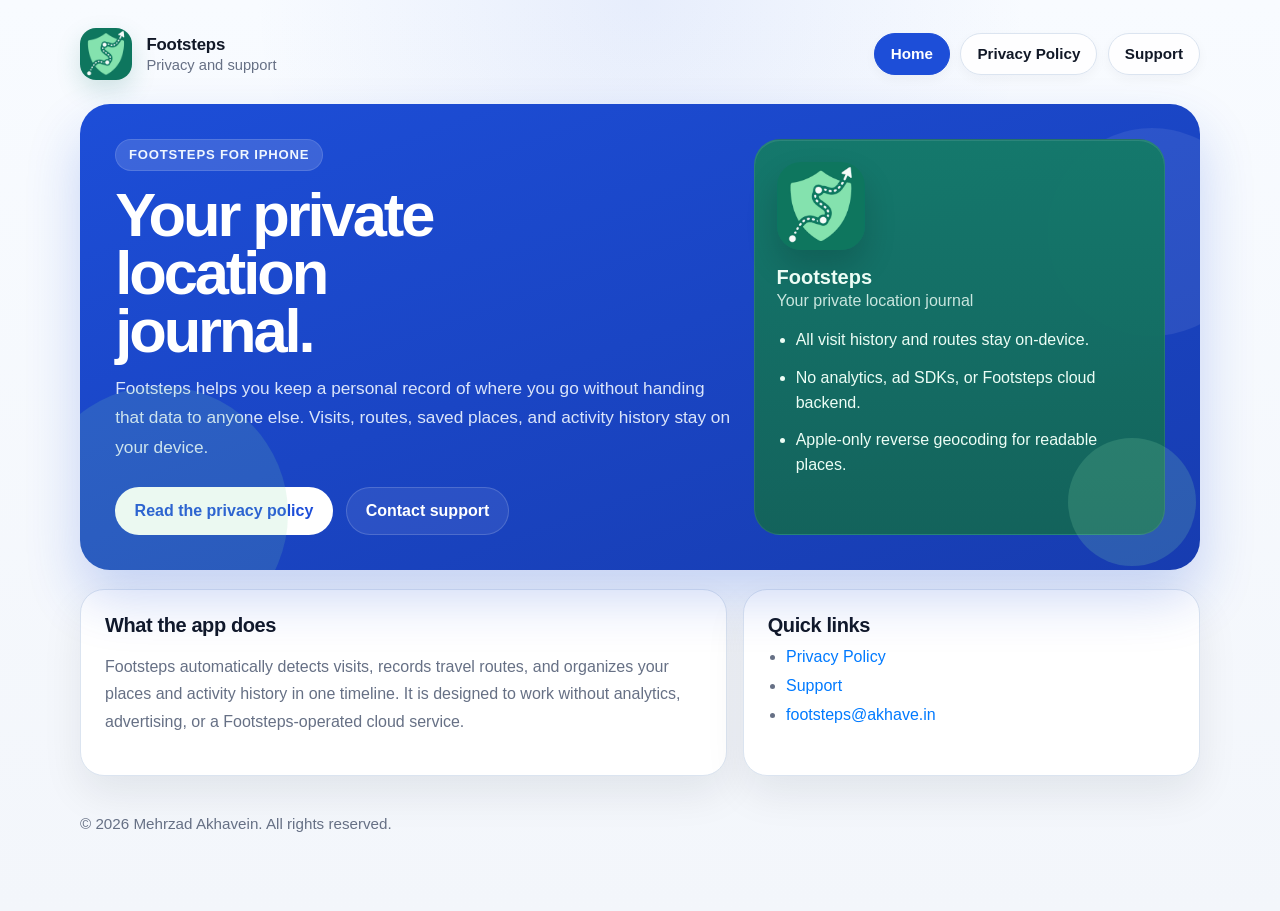
==== commit f48ae95b: "Polish public site copy" ====
--- a/index.html
+++ b/index.html
@@ -3,11 +3,11 @@
   <head>
     <meta charset="utf-8">
     <meta name="viewport" content="width=device-width, initial-scale=1">
-    <title>Footsteps | Privacy and Support</title>
+    <title>Footsteps | Your Private Location Journal</title>
     <meta name="theme-color" content="#1D4ED8">
     <meta
       name="description"
-      content="Footsteps is a privacy-first location journal. Learn how the app handles your data and how to get support."
+      content="Footsteps is a private location journal for iPhone. Learn how your data stays on-device and how to get support."
     >
     <link rel="canonical" href="https://footsteps.akhave.in/">
     <link rel="icon" type="image/png" href="assets/app-icon.png">
@@ -34,11 +34,11 @@
         <section class="hero">
           <div>
             <span class="eyebrow">Footsteps for iPhone</span>
-            <h1>A privacy-first site that looks like the app.</h1>
+            <h1>Your private location journal.</h1>
             <p>
-              Footsteps is a local-first location journal built around the same visual language as
-              the app itself: crisp system typography, strong launch-screen blue, and the route
-              shield icon that anchors the brand. Your data stays on your device.
+              Footsteps helps you keep a personal record of where you go without handing that data
+              to anyone else. Visits, routes, saved places, and activity history stay on your
+              device.
             </p>
             <div class="hero-actions">
               <a class="button" href="privacy/">Read the privacy policy</a>
@@ -63,10 +63,9 @@
           <article class="panel span-7">
             <h2>What the app does</h2>
             <p>
-              Footsteps helps you keep a personal location journal with on-device visit detection,
-              route history, saved places, and activity insights. The app uses Apple system UI and
-              a simple color story: blue for navigation and action, white for readable content, and
-              the green route icon as the signature brand mark.
+              Footsteps automatically detects visits, records travel routes, and organizes your
+              places and activity history in one timeline. It is designed to work without analytics,
+              advertising, or a Footsteps-operated cloud service.
             </p>
           </article>
           <article class="panel span-5">
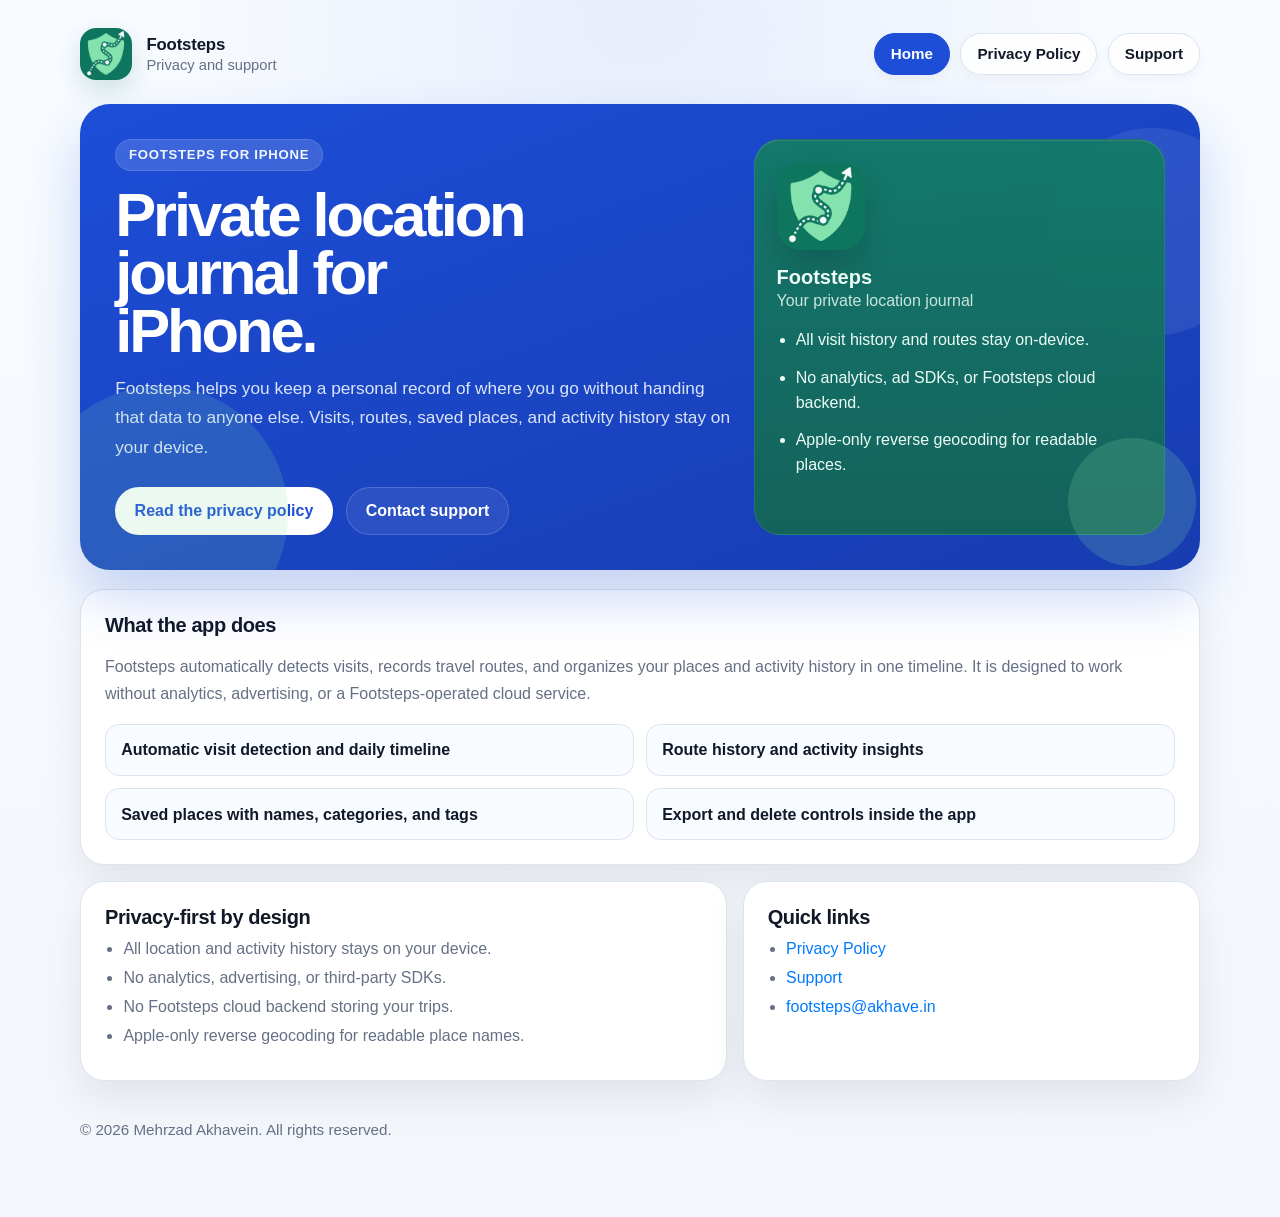
==== commit b3ded5b6: "Improve public site SEO" ====
--- a/index.html
+++ b/index.html
@@ -3,14 +3,39 @@
   <head>
     <meta charset="utf-8">
     <meta name="viewport" content="width=device-width, initial-scale=1">
-    <title>Footsteps | Your Private Location Journal</title>
+    <title>Footsteps | Private Location Journal for iPhone</title>
     <meta name="theme-color" content="#1D4ED8">
+    <meta name="robots" content="index,follow,max-snippet:-1,max-image-preview:large,max-video-preview:-1">
     <meta
       name="description"
-      content="Footsteps is a private location journal for iPhone. Learn how your data stays on-device and how to get support."
+      content="Footsteps is a private location journal for iPhone with on-device visit history, route tracking, saved places, and activity insights."
     >
     <link rel="canonical" href="https://footsteps.akhave.in/">
     <link rel="icon" type="image/png" href="assets/app-icon.png">
+    <link rel="apple-touch-icon" href="assets/app-icon.png">
+    <meta property="og:locale" content="en_CA">
+    <meta property="og:type" content="website">
+    <meta property="og:site_name" content="Footsteps">
+    <meta property="og:title" content="Footsteps | Private Location Journal for iPhone">
+    <meta property="og:description" content="Footsteps is a private location journal for iPhone with on-device visit history, route tracking, saved places, and activity insights.">
+    <meta property="og:url" content="https://footsteps.akhave.in/">
+    <meta property="og:image" content="https://footsteps.akhave.in/assets/app-icon.png">
+    <meta property="og:image:width" content="1024">
+    <meta property="og:image:height" content="1024">
+    <meta property="og:image:alt" content="Footsteps app icon">
+    <meta name="twitter:card" content="summary">
+    <meta name="twitter:title" content="Footsteps | Private Location Journal for iPhone">
+    <meta name="twitter:description" content="Footsteps is a private location journal for iPhone with on-device visit history, route tracking, saved places, and activity insights.">
+    <meta name="twitter:image" content="https://footsteps.akhave.in/assets/app-icon.png">
+    <script type="application/ld+json">
+      {
+        "@context": "https://schema.org",
+        "@type": "WebSite",
+        "name": "Footsteps",
+        "alternateName": "Footsteps App",
+        "url": "https://footsteps.akhave.in/"
+      }
+    </script>
     <link rel="stylesheet" href="styles.css">
   </head>
   <body>
@@ -34,7 +59,7 @@
         <section class="hero">
           <div>
             <span class="eyebrow">Footsteps for iPhone</span>
-            <h1>Your private location journal.</h1>
+            <h1>Private location journal for iPhone.</h1>
             <p>
               Footsteps helps you keep a personal record of where you go without handing that data
               to anyone else. Visits, routes, saved places, and activity history stay on your
@@ -60,13 +85,28 @@
         </section>
 
         <section class="grid" aria-label="Overview">
-          <article class="panel span-7">
+          <article class="panel span-12">
             <h2>What the app does</h2>
             <p>
               Footsteps automatically detects visits, records travel routes, and organizes your
               places and activity history in one timeline. It is designed to work without analytics,
               advertising, or a Footsteps-operated cloud service.
             </p>
+            <div class="feature-grid" aria-label="Key features">
+              <div class="feature-chip">Automatic visit detection and daily timeline</div>
+              <div class="feature-chip">Route history and activity insights</div>
+              <div class="feature-chip">Saved places with names, categories, and tags</div>
+              <div class="feature-chip">Export and delete controls inside the app</div>
+            </div>
+          </article>
+          <article class="panel span-7">
+            <h2>Privacy-first by design</h2>
+            <ul class="metric-list">
+              <li>All location and activity history stays on your device.</li>
+              <li>No analytics, advertising, or third-party SDKs.</li>
+              <li>No Footsteps cloud backend storing your trips.</li>
+              <li>Apple-only reverse geocoding for readable place names.</li>
+            </ul>
           </article>
           <article class="panel span-5">
             <h2>Quick links</h2>
--- a/styles.css
+++ b/styles.css
@@ -139,6 +139,28 @@
   color: #fff;
 }
 
+.breadcrumbs {
+  margin: 0 0 1rem;
+  color: var(--muted);
+  font-size: 0.92rem;
+}
+
+.breadcrumbs ol {
+  display: flex;
+  flex-wrap: wrap;
+  gap: 0.45rem;
+  align-items: center;
+  margin: 0;
+  padding: 0;
+  list-style: none;
+}
+
+.breadcrumbs li + li::before {
+  content: "/";
+  margin-right: 0.45rem;
+  color: #98a2b3;
+}
+
 .hero,
 .page-banner {
   position: relative;
@@ -366,6 +388,10 @@
   grid-column: span 5;
 }
 
+.span-12 {
+  grid-column: span 12;
+}
+
 .metric-list,
 .link-list,
 .support-list {
@@ -378,6 +404,23 @@
 .link-list li,
 .support-list li {
   margin-bottom: 0.7rem;
+}
+
+.feature-grid {
+  display: grid;
+  grid-template-columns: repeat(2, minmax(0, 1fr));
+  gap: 0.75rem;
+  margin-top: 0.9rem;
+}
+
+.feature-chip {
+  padding: 0.85rem 0.95rem;
+  border-radius: 14px;
+  background: var(--surface-alt);
+  border: 1px solid var(--surface-border);
+  color: var(--text);
+  font-weight: 600;
+  line-height: 1.45;
 }
 
 .content-stack {
@@ -527,6 +570,16 @@
   .nav a {
     flex: 1 1 100%;
   }
+
+  .span-12,
+  .span-7,
+  .span-5 {
+    grid-column: 1 / -1;
+  }
+
+  .feature-grid {
+    grid-template-columns: 1fr;
+  }
 }
 
 @media (max-width: 640px) {
